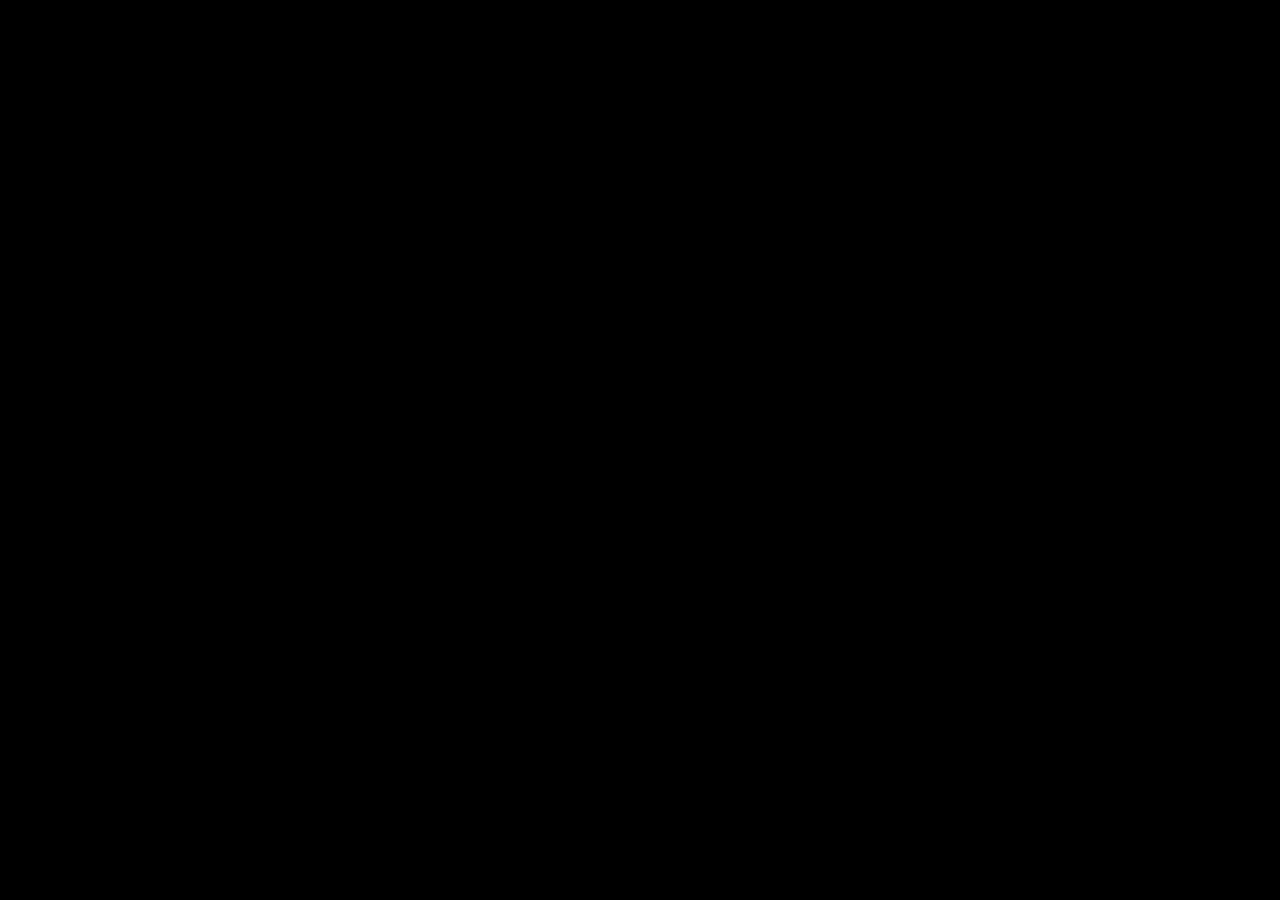
==== index.html @ 4e814d36 "raw Initial commit" ====
<!DOCTYPE html>
<html lang="en">
<head>
<meta charset="UTF-8">
<meta name="viewport" content="width=device-width, initial-scale=1.0">
<title>SAM — Creative Lab</title>
<meta name="description" content="A spatial 3D portal showcasing creative coding experiments in Three.js, shaders, and interactive graphics.">
<link rel="preconnect" href="https://fonts.googleapis.com">
<link rel="preconnect" href="https://fonts.gstatic.com" crossorigin>
<link href="https://fonts.googleapis.com/css2?family=Space+Grotesk:wght@300;400;500;600;700&display=swap" rel="stylesheet">
<style>
  *, *::before, *::after { margin: 0; padding: 0; box-sizing: border-box; }

  body {
    overflow: hidden;
    background: #000;
    font-family: 'Space Grotesk', sans-serif;
    color: #fff;
    cursor: default;
  }

  #canvas-container {
    position: fixed;
    inset: 0;
    z-index: 0;
  }

  canvas {
    display: block;
    width: 100%;
    height: 100%;
  }

  /* ─── Fade-in overlay ─── */
  #fade-overlay {
    position: fixed;
    inset: 0;
    background: #000;
    z-index: 100;
    pointer-events: none;
  }

  /* ─── UI Layer ─── */
  #ui-layer {
    position: fixed;
    inset: 0;
    z-index: 10;
    pointer-events: none;
    opacity: 0;
    transition: opacity 1.2s ease;
  }
  #ui-layer.visible { opacity: 1; }

  /* Title */
  #site-title {
    position: absolute;
    top: 36px;
    left: 40px;
    pointer-events: auto;
  }
  #site-title h1 {
    font-size: 14px;
    font-weight: 300;
    letter-spacing: 6px;
    text-transform: uppercase;
    color: rgba(255,255,255,0.6);
  }
  #site-title .accent {
    color: rgba(255,255,255,0.9);
    font-weight: 500;
  }

  /* Explore CTA */
  #explore-cta {
    position: absolute;
    bottom: 48px;
    left: 50%;
    transform: translateX(-50%);
    pointer-events: auto;
    cursor: pointer;
    background: none;
    border: none;
    color: rgba(255,255,255,0.5);
    font-family: 'Space Grotesk', sans-serif;
    font-size: 12px;
    font-weight: 400;
    letter-spacing: 5px;
    text-transform: uppercase;
    padding: 12px 24px;
    border: 1px solid rgba(255,255,255,0.12);
    border-radius: 2px;
    backdrop-filter: blur(8px);
    transition: all 0.4s ease;
  }
  #explore-cta:hover {
    color: rgba(255,255,255,0.9);
    border-color: rgba(255,255,255,0.3);
    box-shadow: 0 0 30px rgba(255,255,255,0.05);
  }
  #explore-cta .bracket {
    display: inline-block;
    animation: bracketPulse 2.4s ease-in-out infinite;
  }
  #explore-cta .bracket.right { animation-delay: 0.15s; }
  @keyframes bracketPulse {
    0%, 100% { opacity: 0.4; }
    50% { opacity: 1; }
  }

  /* Social Links */
  #social-links {
    position: absolute;
    top: 36px;
    right: 40px;
    display: flex;
    gap: 20px;
    pointer-events: auto;
  }
  #social-links a {
    color: rgba(255,255,255,0.3);
    text-decoration: none;
    font-size: 11px;
    letter-spacing: 2px;
    text-transform: uppercase;
    transition: color 0.3s ease;
  }
  #social-links a:hover { color: rgba(255,255,255,0.8); }

  /* FPS Counter (dev) */
  #fps-counter {
    position: absolute;
    bottom: 36px;
    right: 40px;
    font-size: 10px;
    font-weight: 300;
    letter-spacing: 2px;
    color: rgba(255,255,255,0.2);
    font-variant-numeric: tabular-nums;
  }

  /* Monolith label */
  #monolith-label {
    position: fixed;
    pointer-events: none;
    z-index: 20;
    font-size: 11px;
    font-weight: 400;
    letter-spacing: 3px;
    text-transform: uppercase;
    color: rgba(255,255,255,0.8);
    background: rgba(0,0,0,0.4);
    backdrop-filter: blur(12px);
    padding: 6px 14px;
    border: 1px solid rgba(255,255,255,0.1);
    border-radius: 2px;
    opacity: 0;
    transform: translateX(-50%);
    transition: opacity 0.3s ease;
    white-space: nowrap;
  }
  #monolith-label.visible { opacity: 1; }
</style>
</head>
<body>

<div id="fade-overlay"></div>

<div id="canvas-container"></div>

<div id="ui-layer">
  <div id="site-title">
    <h1><span class="accent">SAM</span> — Creative Lab</h1>
  </div>

  <button id="explore-cta">
    <span class="bracket">[</span>&nbsp; EXPLORE &nbsp;<span class="bracket right">]</span>
  </button>

  <div id="social-links">
    <a href="https://github.com" target="_blank" rel="noopener">Github</a>
  </div>

  <div id="fps-counter">-- FPS</div>
</div>

<div id="monolith-label"></div>

<script type="importmap">
{
  "imports": {
    "three": "https://esm.sh/three@0.168.0",
    "three/addons/": "https://esm.sh/three@0.168.0/examples/jsm/",
    "gsap": "https://esm.sh/gsap@3.12.5"
  }
}
</script>

<script type="module">
import * as THREE from 'three';
import { OrbitControls } from 'three/addons/controls/OrbitControls.js';
import { EffectComposer } from 'three/addons/postprocessing/EffectComposer.js';
import { RenderPass } from 'three/addons/postprocessing/RenderPass.js';
import { UnrealBloomPass } from 'three/addons/postprocessing/UnrealBloomPass.js';
import gsap from 'gsap';

// ─────────────────────────────────────────────
// SETUP
// ─────────────────────────────────────────────
const container = document.getElementById('canvas-container');
const renderer = new THREE.WebGLRenderer({ antialias: true, alpha: false });
renderer.setPixelRatio(Math.min(window.devicePixelRatio, 2));
renderer.setSize(window.innerWidth, window.innerHeight);
renderer.toneMapping = THREE.ACESFilmicToneMapping;
renderer.toneMappingExposure = 1.0;
renderer.outputColorSpace = THREE.SRGBColorSpace;
container.appendChild(renderer.domElement);

const scene = new THREE.Scene();
scene.background = new THREE.Color(0x020208);

const camera = new THREE.PerspectiveCamera(55, window.innerWidth / window.innerHeight, 0.1, 1000);
camera.position.set(0, 8, 40);
camera.lookAt(0, 2, 0);

// ─────────────────────────────────────────────
// POST-PROCESSING
// ─────────────────────────────────────────────
const composer = new EffectComposer(renderer);
composer.addPass(new RenderPass(scene, camera));

const bloomPass = new UnrealBloomPass(
  new THREE.Vector2(window.innerWidth, window.innerHeight),
  1.2,   // strength
  0.7,   // radius
  0.3    // threshold
);
composer.addPass(bloomPass);

// ─────────────────────────────────────────────
// ORBIT CONTROLS
// ─────────────────────────────────────────────
const controls = new OrbitControls(camera, renderer.domElement);
controls.enableDamping = true;
controls.dampingFactor = 0.04;
controls.enablePan = false;
controls.minPolarAngle = Math.PI * 0.25;
controls.maxPolarAngle = Math.PI * 0.52;
controls.minDistance = 18;
controls.maxDistance = 55;
controls.autoRotate = true;
controls.autoRotateSpeed = 0.3;
controls.target.set(0, 2, 0);
controls.enabled = false; // disabled during intro

// ─────────────────────────────────────────────
// LAYER 1: STARFIELD
// ─────────────────────────────────────────────
function createStarfield() {
  const starsGeometry = new THREE.BufferGeometry();
  const count = 3000;
  const positions = new Float32Array(count * 3);
  const sizes = new Float32Array(count);
  const phases = new Float32Array(count);

  for (let i = 0; i < count; i++) {
    const r = 150 + Math.random() * 250;
    const theta = Math.random() * Math.PI * 2;
    const phi = Math.acos(2 * Math.random() - 1);
    positions[i * 3]     = r * Math.sin(phi) * Math.cos(theta);
    positions[i * 3 + 1] = r * Math.sin(phi) * Math.sin(theta);
    positions[i * 3 + 2] = r * Math.cos(phi);
    sizes[i] = 0.5 + Math.random() * 2.0;
    phases[i] = Math.random() * Math.PI * 2;
  }

  starsGeometry.setAttribute('position', new THREE.BufferAttribute(positions, 3));
  starsGeometry.setAttribute('aSize', new THREE.BufferAttribute(sizes, 1));
  starsGeometry.setAttribute('aPhase', new THREE.BufferAttribute(phases, 1));

  const starsMaterial = new THREE.ShaderMaterial({
    uniforms: {
      uTime: { value: 0 },
      uPixelRatio: { value: renderer.getPixelRatio() }
    },
    vertexShader: `
      attribute float aSize;
      attribute float aPhase;
      uniform float uTime;
      uniform float uPixelRatio;
      varying float vTwinkle;

      void main() {
        vec4 mvPosition = modelViewMatrix * vec4(position, 1.0);
        vTwinkle = 0.5 + 0.5 * sin(uTime * 0.8 + aPhase);
        gl_PointSize = aSize * uPixelRatio * (200.0 / -mvPosition.z);
        gl_Position = projectionMatrix * mvPosition;
      }
    `,
    fragmentShader: `
      varying float vTwinkle;

      void main() {
        float d = length(gl_PointCoord - 0.5);
        if (d > 0.5) discard;
        float alpha = smoothstep(0.5, 0.0, d) * vTwinkle;
        gl_FragColor = vec4(vec3(0.85, 0.88, 1.0), alpha * 0.8);
      }
    `,
    transparent: true,
    depthWrite: false,
    blending: THREE.AdditiveBlending
  });

  const stars = new THREE.Points(starsGeometry, starsMaterial);
  scene.add(stars);
  return { mesh: stars, material: starsMaterial };
}

const starfield = createStarfield();

// Deep stars (slower rotation)
function createDeepStars() {
  const geo = new THREE.BufferGeometry();
  const count = 1500;
  const positions = new Float32Array(count * 3);

  for (let i = 0; i < count; i++) {
    const r = 350 + Math.random() * 150;
    const theta = Math.random() * Math.PI * 2;
    const phi = Math.acos(2 * Math.random() - 1);
    positions[i * 3]     = r * Math.sin(phi) * Math.cos(theta);
    positions[i * 3 + 1] = r * Math.sin(phi) * Math.sin(theta);
    positions[i * 3 + 2] = r * Math.cos(phi);
  }

  geo.setAttribute('position', new THREE.BufferAttribute(positions, 3));

  const mat = new THREE.PointsMaterial({
    color: 0x6677aa,
    size: 0.6,
    transparent: true,
    opacity: 0.4,
    depthWrite: false,
    blending: THREE.AdditiveBlending
  });

  const pts = new THREE.Points(geo, mat);
  scene.add(pts);
  return pts;
}

const deepStars = createDeepStars();

// ─────────────────────────────────────────────
// LAYER 2: CYBER-GRID GROUND PLANE
// ─────────────────────────────────────────────
function createCyberGrid() {
  const gridGeo = new THREE.PlaneGeometry(300, 300, 150, 150);
  gridGeo.rotateX(-Math.PI / 2);

  const gridMat = new THREE.ShaderMaterial({
    uniforms: {
      uTime: { value: 0 },
      uColor: { value: new THREE.Color(0x1a3a5c) },
      uPulseColor: { value: new THREE.Color(0x4488cc) }
    },
    vertexShader: `
      varying vec2 vUv;
      varying vec3 vWorldPos;

      void main() {
        vUv = uv;
        vec4 worldPos = modelMatrix * vec4(position, 1.0);
        vWorldPos = worldPos.xyz;
        gl_Position = projectionMatrix * viewMatrix * worldPos;
      }
    `,
    fragmentShader: `
      uniform float uTime;
      uniform vec3 uColor;
      uniform vec3 uPulseColor;
      varying vec2 vUv;
      varying vec3 vWorldPos;

      void main() {
        // Grid lines
        vec2 worldXZ = vWorldPos.xz;
        vec2 grid = abs(fract(worldXZ * 0.5 + uTime * 0.05) - 0.5);
        float line = min(grid.x, grid.y);
        float gridLine = 1.0 - smoothstep(0.0, 0.03, line);

        // Distance fade
        float dist = length(vWorldPos.xz);
        float fade = 1.0 - smoothstep(10.0, 140.0, dist);

        // Pulse wave (expands outward)
        float pulse = sin(dist * 0.15 - uTime * 1.5) * 0.5 + 0.5;
        pulse = pow(pulse, 8.0);

        vec3 color = mix(uColor, uPulseColor, pulse * 0.6);

        float alpha = gridLine * fade * 0.55;
        alpha += pulse * fade * 0.08;

        gl_FragColor = vec4(color, alpha);
      }
    `,
    transparent: true,
    depthWrite: false,
    side: THREE.DoubleSide
  });

  const grid = new THREE.Mesh(gridGeo, gridMat);
  grid.position.y = -2;
  scene.add(grid);
  return { mesh: grid, material: gridMat };
}

const cyberGrid = createCyberGrid();

// ─────────────────────────────────────────────
// LAYER 3: CRYSTAL MONOLITHS
// ─────────────────────────────────────────────
const monolithData = [
  { name: 'GRASS',       color: 0x44ddaa, pos: [-12, 3.5, -8],  scale: [1.2, 6.5, 1.2],  rotZ: 0.08  },
  { name: 'HAIR PHYSICS',color: 0xdd66aa, pos: [10, 4.0, -12],  scale: [1.0, 7.0, 1.0],  rotZ: -0.06 },
  { name: 'FLUIDS',      color: 0x4488ff, pos: [-6, 2.8, -20],  scale: [1.4, 5.5, 1.4],  rotZ: 0.04  },
  { name: 'PARTICLES',   color: 0xffaa33, pos: [16, 3.2, -6],   scale: [0.9, 5.8, 0.9],  rotZ: -0.1  },
  { name: 'NOISE',       color: 0xaa55ff, pos: [-18, 3.0, -15], scale: [1.1, 6.0, 1.1],  rotZ: 0.12  },
  { name: 'RAYMARCHING', color: 0x33ddff, pos: [6, 3.8, -24],   scale: [1.3, 7.2, 1.3],  rotZ: -0.03 },
  { name: 'TERRAIN',     color: 0xff5566, pos: [-14, 2.5, -28], scale: [1.5, 5.0, 1.5],  rotZ: 0.07  },
];

const monolithGroup = new THREE.Group();
const monolithMeshes = [];
const monolithTargetEmissive = [];

const envMapLoader = new THREE.CubeTextureLoader();
// Procedural env map using PMREMGenerator
const pmremGenerator = new THREE.PMREMGenerator(renderer);
pmremGenerator.compileEquirectangularShader();

// Create a simple procedural environment
const envScene = new THREE.Scene();
const envGeo = new THREE.IcosahedronGeometry(1, 1);
const envColors = [0x111133, 0x221144, 0x0a0a2a];
for (let i = 0; i < 20; i++) {
  const mat = new THREE.MeshBasicMaterial({
    color: envColors[i % envColors.length],
    side: THREE.BackSide
  });
  const m = new THREE.Mesh(new THREE.SphereGeometry(50, 8, 8), mat);
  envScene.add(m);
}
const envMap = pmremGenerator.fromScene(envScene, 0.04).texture;
pmremGenerator.dispose();

monolithData.forEach((data, i) => {
  const geo = new THREE.BoxGeometry(1, 1, 1, 1, 1, 1);

  const color = new THREE.Color(data.color);

  const mat = new THREE.MeshPhysicalMaterial({
    color: color,
    metalness: 0.05,
    roughness: 0.05,
    transmission: 0.92,
    thickness: 3.0,
    ior: 1.8,
    iridescence: 1.0,
    iridescenceIOR: 1.5,
    iridescenceThicknessRange: [100, 800],
    envMap: envMap,
    envMapIntensity: 1.5,
    emissive: color,
    emissiveIntensity: 0.15,
    transparent: true,
    side: THREE.DoubleSide,
    attenuationColor: color,
    attenuationDistance: 2.0
  });

  const mesh = new THREE.Mesh(geo, mat);
  mesh.scale.set(...data.scale);
  mesh.position.set(...data.pos);
  mesh.rotation.z = data.rotZ;
  mesh.userData = { name: data.name, index: i, baseEmissive: 0.15, phase: Math.random() * Math.PI * 2 };

  // Point light child
  const light = new THREE.PointLight(data.color, 2.0, 25, 2);
  light.position.set(0, 0, 0);
  mesh.add(light);

  // Edge glow wireframe
  const edges = new THREE.EdgesGeometry(geo);
  const edgeMat = new THREE.LineBasicMaterial({
    color: data.color,
    transparent: true,
    opacity: 0.25
  });
  const edgeLines = new THREE.LineSegments(edges, edgeMat);
  edgeLines.scale.copy(mesh.scale);
  edgeLines.position.copy(mesh.position);
  edgeLines.rotation.copy(mesh.rotation);
  monolithGroup.add(edgeLines);
  mesh.userData.edgeLines = edgeLines;
  mesh.userData.edgeMat = edgeMat;

  monolithGroup.add(mesh);
  monolithMeshes.push(mesh);
  monolithTargetEmissive.push(0.15);
});

scene.add(monolithGroup);

// ─────────────────────────────────────────────
// LAYER 4: ATMOSPHERIC PARTICLES (dust / data debris)
// ─────────────────────────────────────────────
function createDustParticles() {
  const geo = new THREE.BufferGeometry();
  const count = 800;
  const positions = new Float32Array(count * 3);
  const velocities = new Float32Array(count * 3);

  for (let i = 0; i < count; i++) {
    positions[i * 3]     = (Math.random() - 0.5) * 80;
    positions[i * 3 + 1] = Math.random() * 30 - 2;
    positions[i * 3 + 2] = (Math.random() - 0.5) * 80;
    velocities[i * 3]     = (Math.random() - 0.5) * 0.003;
    velocities[i * 3 + 1] = (Math.random() - 0.5) * 0.002;
    velocities[i * 3 + 2] = (Math.random() - 0.5) * 0.003;
  }

  geo.setAttribute('position', new THREE.BufferAttribute(positions, 3));

  const mat = new THREE.PointsMaterial({
    color: 0x8899bb,
    size: 0.15,
    transparent: true,
    opacity: 0.35,
    depthWrite: false,
    blending: THREE.AdditiveBlending
  });

  const pts = new THREE.Points(geo, mat);
  scene.add(pts);
  return { mesh: pts, velocities };
}

const dust = createDustParticles();

// ─────────────────────────────────────────────
// AMBIENT LIGHTING
// ─────────────────────────────────────────────
const ambientLight = new THREE.AmbientLight(0x334466, 0.8);
scene.add(ambientLight);

const directional = new THREE.DirectionalLight(0x6688bb, 0.5);
directional.position.set(10, 20, 10);
scene.add(directional);

// ─────────────────────────────────────────────
// RAYCASTER (hover detection)
// ─────────────────────────────────────────────
const raycaster = new THREE.Raycaster();
const mouse = new THREE.Vector2();
const mouseTarget = { x: 0, y: 0 };
let hoveredMonolith = null;
const label = document.getElementById('monolith-label');

function onMouseMove(e) {
  mouse.x = (e.clientX / window.innerWidth) * 2 - 1;
  mouse.y = -(e.clientY / window.innerHeight) * 2 + 1;
  mouseTarget.x = (e.clientX / window.innerWidth - 0.5) * 2;
  mouseTarget.y = (e.clientY / window.innerHeight - 0.5) * 2;

  // Update label position
  label.style.left = e.clientX + 'px';
  label.style.top = (e.clientY - 40) + 'px';
}
window.addEventListener('mousemove', onMouseMove);

// ─────────────────────────────────────────────
// INTRO ANIMATION
// ─────────────────────────────────────────────
const fadeOverlay = document.getElementById('fade-overlay');
const uiLayer = document.getElementById('ui-layer');

// Start camera far back and high
camera.position.set(0, 25, 70);

const introTl = gsap.timeline({ delay: 0.3 });

// Fade from black
introTl.to(fadeOverlay, {
  opacity: 0,
  duration: 2.5,
  ease: 'power2.inOut',
  onComplete: () => { fadeOverlay.style.display = 'none'; }
});

// Camera push-in
introTl.to(camera.position, {
  x: 0,
  y: 8,
  z: 35,
  duration: 4.0,
  ease: 'power3.inOut',
}, 0.2);

// Show UI
introTl.add(() => {
  uiLayer.classList.add('visible');
  controls.enabled = true;
}, 3.0);

// ─────────────────────────────────────────────
// ANIMATION LOOP
// ─────────────────────────────────────────────
const clock = new THREE.Clock();
let frameCount = 0;
let lastFpsTime = 0;
const fpsEl = document.getElementById('fps-counter');

function animate() {
  requestAnimationFrame(animate);

  const t = clock.getElapsedTime();
  const dt = clock.getDelta();

  // FPS counter
  frameCount++;
  if (t - lastFpsTime >= 1.0) {
    fpsEl.textContent = frameCount + ' FPS';
    frameCount = 0;
    lastFpsTime = t;
  }

  // Update star twinkle
  starfield.material.uniforms.uTime.value = t;

  // Rotate starfield layers
  starfield.mesh.rotation.y = t * 0.008;
  deepStars.rotation.y = t * 0.003;

  // Update cyber-grid
  cyberGrid.material.uniforms.uTime.value = t;

  // Monolith bobbing + hover emissive
  raycaster.setFromCamera(mouse, camera);
  const intersects = raycaster.intersectObjects(monolithMeshes);

  let newHovered = null;
  if (intersects.length > 0) {
    newHovered = intersects[0].object;
  }

  monolithMeshes.forEach((mesh, i) => {
    // Bobbing
    const phase = mesh.userData.phase;
    mesh.position.y = monolithData[i].pos[1] + Math.sin(t * 0.6 + phase) * 0.5;
    mesh.rotation.y = t * 0.1 + phase;

    // Edge lines follow
    const edgeLines = mesh.userData.edgeLines;
    if (edgeLines) {
      edgeLines.position.copy(mesh.position);
      edgeLines.rotation.copy(mesh.rotation);
    }

    // Emissive hover
    const isHovered = mesh === newHovered;
    const targetEmissive = isHovered ? 0.8 : 0.15;
    const targetEdgeOpacity = isHovered ? 0.7 : 0.25;
    const currentEmissive = mesh.material.emissiveIntensity;
    mesh.material.emissiveIntensity += (targetEmissive - currentEmissive) * 0.08;

    // Edge opacity
    if (mesh.userData.edgeMat) {
      mesh.userData.edgeMat.opacity += (targetEdgeOpacity - mesh.userData.edgeMat.opacity) * 0.08;
    }

    // Scale pulse on hover
    const targetScale = isHovered ? 1.08 : 1.0;
    mesh.scale.x += (monolithData[i].scale[0] * targetScale - mesh.scale.x) * 0.06;
    mesh.scale.y += (monolithData[i].scale[1] * targetScale - mesh.scale.y) * 0.06;
    mesh.scale.z += (monolithData[i].scale[2] * targetScale - mesh.scale.z) * 0.06;

    // Point light intensity
    const light = mesh.children[0];
    if (light) {
      const targetIntensity = isHovered ? 5.0 : 2.0;
      light.intensity += (targetIntensity - light.intensity) * 0.08;
    }
  });

  // Update hover state & label
  if (newHovered !== hoveredMonolith) {
    hoveredMonolith = newHovered;
    if (hoveredMonolith) {
      label.textContent = hoveredMonolith.userData.name;
      label.classList.add('visible');
      renderer.domElement.style.cursor = 'pointer';
    } else {
      label.classList.remove('visible');
      renderer.domElement.style.cursor = 'default';
    }
  }

  // Dust particle drift
  const dustPos = dust.mesh.geometry.attributes.position;
  for (let i = 0; i < dustPos.count; i++) {
    dustPos.array[i * 3]     += dust.velocities[i * 3];
    dustPos.array[i * 3 + 1] += dust.velocities[i * 3 + 1];
    dustPos.array[i * 3 + 2] += dust.velocities[i * 3 + 2];

    // Wrap around
    if (Math.abs(dustPos.array[i * 3]) > 40) dust.velocities[i * 3] *= -1;
    if (dustPos.array[i * 3 + 1] > 28 || dustPos.array[i * 3 + 1] < -2) dust.velocities[i * 3 + 1] *= -1;
    if (Math.abs(dustPos.array[i * 3 + 2]) > 40) dust.velocities[i * 3 + 2] *= -1;
  }
  dustPos.needsUpdate = true;

  // Mouse parallax (subtle camera offset)
  if (controls.enabled) {
    controls.update();
  }

  // Render with bloom
  composer.render();
}

animate();

// ─────────────────────────────────────────────
// RESIZE HANDLER
// ─────────────────────────────────────────────
window.addEventListener('resize', () => {
  camera.aspect = window.innerWidth / window.innerHeight;
  camera.updateProjectionMatrix();
  renderer.setSize(window.innerWidth, window.innerHeight);
  composer.setSize(window.innerWidth, window.innerHeight);
  bloomPass.resolution.set(window.innerWidth, window.innerHeight);
});

// ─────────────────────────────────────────────
// CLICK HANDLER (placeholder for navigation)
// ─────────────────────────────────────────────
renderer.domElement.addEventListener('click', () => {
  if (hoveredMonolith) {
    const name = hoveredMonolith.userData.name;
    console.log(`[Portal] Clicked: ${name}`);
    // Future: navigate to project page
    // window.location.href = `/${name.toLowerCase().replace(/\s+/g, '')}/`;
  }
});
</script>

</body>
</html>
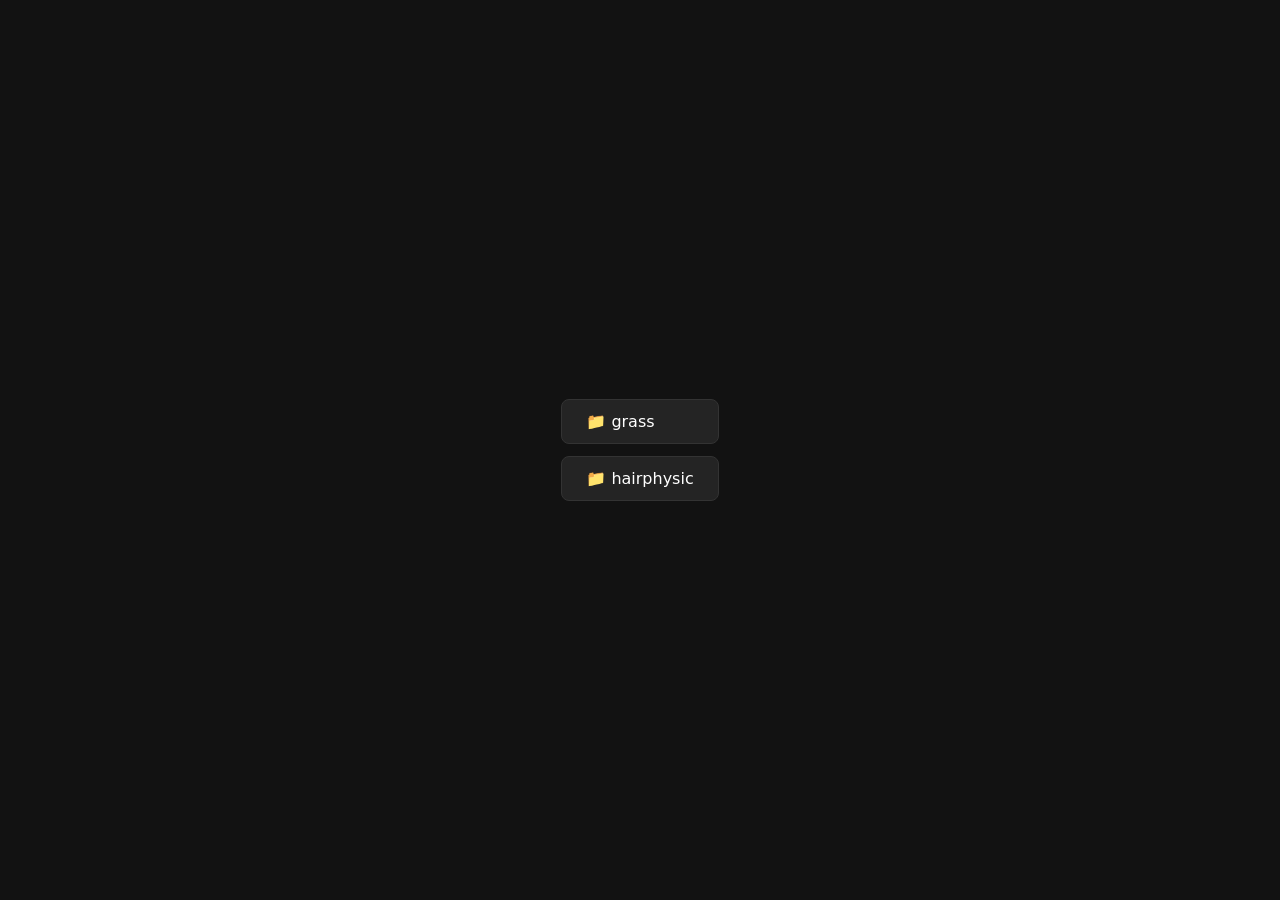
==== commit ec4cb31a: "simplify" ====
--- a/index.html
+++ b/index.html
@@ -1,760 +1,48 @@
 <!DOCTYPE html>
 <html lang="en">
 <head>
-<meta charset="UTF-8">
-<meta name="viewport" content="width=device-width, initial-scale=1.0">
-<title>SAM — Creative Lab</title>
-<meta name="description" content="A spatial 3D portal showcasing creative coding experiments in Three.js, shaders, and interactive graphics.">
-<link rel="preconnect" href="https://fonts.googleapis.com">
-<link rel="preconnect" href="https://fonts.gstatic.com" crossorigin>
-<link href="https://fonts.googleapis.com/css2?family=Space+Grotesk:wght@300;400;500;600;700&display=swap" rel="stylesheet">
-<style>
-  *, *::before, *::after { margin: 0; padding: 0; box-sizing: border-box; }
-
-  body {
-    overflow: hidden;
-    background: #000;
-    font-family: 'Space Grotesk', sans-serif;
-    color: #fff;
-    cursor: default;
-  }
-
-  #canvas-container {
-    position: fixed;
-    inset: 0;
-    z-index: 0;
-  }
-
-  canvas {
-    display: block;
-    width: 100%;
-    height: 100%;
-  }
-
-  /* ─── Fade-in overlay ─── */
-  #fade-overlay {
-    position: fixed;
-    inset: 0;
-    background: #000;
-    z-index: 100;
-    pointer-events: none;
-  }
-
-  /* ─── UI Layer ─── */
-  #ui-layer {
-    position: fixed;
-    inset: 0;
-    z-index: 10;
-    pointer-events: none;
-    opacity: 0;
-    transition: opacity 1.2s ease;
-  }
-  #ui-layer.visible { opacity: 1; }
-
-  /* Title */
-  #site-title {
-    position: absolute;
-    top: 36px;
-    left: 40px;
-    pointer-events: auto;
-  }
-  #site-title h1 {
-    font-size: 14px;
-    font-weight: 300;
-    letter-spacing: 6px;
-    text-transform: uppercase;
-    color: rgba(255,255,255,0.6);
-  }
-  #site-title .accent {
-    color: rgba(255,255,255,0.9);
-    font-weight: 500;
-  }
-
-  /* Explore CTA */
-  #explore-cta {
-    position: absolute;
-    bottom: 48px;
-    left: 50%;
-    transform: translateX(-50%);
-    pointer-events: auto;
-    cursor: pointer;
-    background: none;
-    border: none;
-    color: rgba(255,255,255,0.5);
-    font-family: 'Space Grotesk', sans-serif;
-    font-size: 12px;
-    font-weight: 400;
-    letter-spacing: 5px;
-    text-transform: uppercase;
-    padding: 12px 24px;
-    border: 1px solid rgba(255,255,255,0.12);
-    border-radius: 2px;
-    backdrop-filter: blur(8px);
-    transition: all 0.4s ease;
-  }
-  #explore-cta:hover {
-    color: rgba(255,255,255,0.9);
-    border-color: rgba(255,255,255,0.3);
-    box-shadow: 0 0 30px rgba(255,255,255,0.05);
-  }
-  #explore-cta .bracket {
-    display: inline-block;
-    animation: bracketPulse 2.4s ease-in-out infinite;
-  }
-  #explore-cta .bracket.right { animation-delay: 0.15s; }
-  @keyframes bracketPulse {
-    0%, 100% { opacity: 0.4; }
-    50% { opacity: 1; }
-  }
-
-  /* Social Links */
-  #social-links {
-    position: absolute;
-    top: 36px;
-    right: 40px;
-    display: flex;
-    gap: 20px;
-    pointer-events: auto;
-  }
-  #social-links a {
-    color: rgba(255,255,255,0.3);
-    text-decoration: none;
-    font-size: 11px;
-    letter-spacing: 2px;
-    text-transform: uppercase;
-    transition: color 0.3s ease;
-  }
-  #social-links a:hover { color: rgba(255,255,255,0.8); }
-
-  /* FPS Counter (dev) */
-  #fps-counter {
-    position: absolute;
-    bottom: 36px;
-    right: 40px;
-    font-size: 10px;
-    font-weight: 300;
-    letter-spacing: 2px;
-    color: rgba(255,255,255,0.2);
-    font-variant-numeric: tabular-nums;
-  }
-
-  /* Monolith label */
-  #monolith-label {
-    position: fixed;
-    pointer-events: none;
-    z-index: 20;
-    font-size: 11px;
-    font-weight: 400;
-    letter-spacing: 3px;
-    text-transform: uppercase;
-    color: rgba(255,255,255,0.8);
-    background: rgba(0,0,0,0.4);
-    backdrop-filter: blur(12px);
-    padding: 6px 14px;
-    border: 1px solid rgba(255,255,255,0.1);
-    border-radius: 2px;
-    opacity: 0;
-    transform: translateX(-50%);
-    transition: opacity 0.3s ease;
-    white-space: nowrap;
-  }
-  #monolith-label.visible { opacity: 1; }
-</style>
+  <meta charset="utf-8">
+  <meta name="viewport" content="width=device-width, initial-scale=1.0">
+  <title>Select Destination</title>
+  <style>
+    body {
+      background-color: #121212;
+      color: #e0e0e0;
+      font-family: system-ui, -apple-system, sans-serif;
+      display: flex;
+      justify-content: center;
+      align-items: center;
+      min-height: 100vh;
+      margin: 0;
+    }
+    .container {
+      display: flex;
+      flex-direction: column;
+      gap: 12px;
+    }
+    .btn {
+      display: inline-flex;
+      align-items: center;
+      gap: 10px;
+      padding: 12px 24px;
+      background-color: #242424;
+      color: #ffffff;
+      text-decoration: none;
+      border-radius: 8px;
+      border: 1px solid #333;
+      font-size: 16px;
+      transition: background-color 0.2s, border-color 0.2s;
+    }
+    .btn:hover {
+      background-color: #333333;
+      border-color: #555;
+    }
+  </style>
 </head>
 <body>
-
-<div id="fade-overlay"></div>
-
-<div id="canvas-container"></div>
-
-<div id="ui-layer">
-  <div id="site-title">
-    <h1><span class="accent">SAM</span> — Creative Lab</h1>
+  <div class="container">
+    <a href="./grass/" class="btn">📁 grass</a>
+    <a href="./hairphysic/" class="btn">📁 hairphysic</a>
   </div>
-
-  <button id="explore-cta">
-    <span class="bracket">[</span>&nbsp; EXPLORE &nbsp;<span class="bracket right">]</span>
-  </button>
-
-  <div id="social-links">
-    <a href="https://github.com" target="_blank" rel="noopener">Github</a>
-  </div>
-
-  <div id="fps-counter">-- FPS</div>
-</div>
-
-<div id="monolith-label"></div>
-
-<script type="importmap">
-{
-  "imports": {
-    "three": "https://esm.sh/three@0.168.0",
-    "three/addons/": "https://esm.sh/three@0.168.0/examples/jsm/",
-    "gsap": "https://esm.sh/gsap@3.12.5"
-  }
-}
-</script>
-
-<script type="module">
-import * as THREE from 'three';
-import { OrbitControls } from 'three/addons/controls/OrbitControls.js';
-import { EffectComposer } from 'three/addons/postprocessing/EffectComposer.js';
-import { RenderPass } from 'three/addons/postprocessing/RenderPass.js';
-import { UnrealBloomPass } from 'three/addons/postprocessing/UnrealBloomPass.js';
-import gsap from 'gsap';
-
-// ─────────────────────────────────────────────
-// SETUP
-// ─────────────────────────────────────────────
-const container = document.getElementById('canvas-container');
-const renderer = new THREE.WebGLRenderer({ antialias: true, alpha: false });
-renderer.setPixelRatio(Math.min(window.devicePixelRatio, 2));
-renderer.setSize(window.innerWidth, window.innerHeight);
-renderer.toneMapping = THREE.ACESFilmicToneMapping;
-renderer.toneMappingExposure = 1.0;
-renderer.outputColorSpace = THREE.SRGBColorSpace;
-container.appendChild(renderer.domElement);
-
-const scene = new THREE.Scene();
-scene.background = new THREE.Color(0x020208);
-
-const camera = new THREE.PerspectiveCamera(55, window.innerWidth / window.innerHeight, 0.1, 1000);
-camera.position.set(0, 8, 40);
-camera.lookAt(0, 2, 0);
-
-// ─────────────────────────────────────────────
-// POST-PROCESSING
-// ─────────────────────────────────────────────
-const composer = new EffectComposer(renderer);
-composer.addPass(new RenderPass(scene, camera));
-
-const bloomPass = new UnrealBloomPass(
-  new THREE.Vector2(window.innerWidth, window.innerHeight),
-  1.2,   // strength
-  0.7,   // radius
-  0.3    // threshold
-);
-composer.addPass(bloomPass);
-
-// ─────────────────────────────────────────────
-// ORBIT CONTROLS
-// ─────────────────────────────────────────────
-const controls = new OrbitControls(camera, renderer.domElement);
-controls.enableDamping = true;
-controls.dampingFactor = 0.04;
-controls.enablePan = false;
-controls.minPolarAngle = Math.PI * 0.25;
-controls.maxPolarAngle = Math.PI * 0.52;
-controls.minDistance = 18;
-controls.maxDistance = 55;
-controls.autoRotate = true;
-controls.autoRotateSpeed = 0.3;
-controls.target.set(0, 2, 0);
-controls.enabled = false; // disabled during intro
-
-// ─────────────────────────────────────────────
-// LAYER 1: STARFIELD
-// ─────────────────────────────────────────────
-function createStarfield() {
-  const starsGeometry = new THREE.BufferGeometry();
-  const count = 3000;
-  const positions = new Float32Array(count * 3);
-  const sizes = new Float32Array(count);
-  const phases = new Float32Array(count);
-
-  for (let i = 0; i < count; i++) {
-    const r = 150 + Math.random() * 250;
-    const theta = Math.random() * Math.PI * 2;
-    const phi = Math.acos(2 * Math.random() - 1);
-    positions[i * 3]     = r * Math.sin(phi) * Math.cos(theta);
-    positions[i * 3 + 1] = r * Math.sin(phi) * Math.sin(theta);
-    positions[i * 3 + 2] = r * Math.cos(phi);
-    sizes[i] = 0.5 + Math.random() * 2.0;
-    phases[i] = Math.random() * Math.PI * 2;
-  }
-
-  starsGeometry.setAttribute('position', new THREE.BufferAttribute(positions, 3));
-  starsGeometry.setAttribute('aSize', new THREE.BufferAttribute(sizes, 1));
-  starsGeometry.setAttribute('aPhase', new THREE.BufferAttribute(phases, 1));
-
-  const starsMaterial = new THREE.ShaderMaterial({
-    uniforms: {
-      uTime: { value: 0 },
-      uPixelRatio: { value: renderer.getPixelRatio() }
-    },
-    vertexShader: `
-      attribute float aSize;
-      attribute float aPhase;
-      uniform float uTime;
-      uniform float uPixelRatio;
-      varying float vTwinkle;
-
-      void main() {
-        vec4 mvPosition = modelViewMatrix * vec4(position, 1.0);
-        vTwinkle = 0.5 + 0.5 * sin(uTime * 0.8 + aPhase);
-        gl_PointSize = aSize * uPixelRatio * (200.0 / -mvPosition.z);
-        gl_Position = projectionMatrix * mvPosition;
-      }
-    `,
-    fragmentShader: `
-      varying float vTwinkle;
-
-      void main() {
-        float d = length(gl_PointCoord - 0.5);
-        if (d > 0.5) discard;
-        float alpha = smoothstep(0.5, 0.0, d) * vTwinkle;
-        gl_FragColor = vec4(vec3(0.85, 0.88, 1.0), alpha * 0.8);
-      }
-    `,
-    transparent: true,
-    depthWrite: false,
-    blending: THREE.AdditiveBlending
-  });
-
-  const stars = new THREE.Points(starsGeometry, starsMaterial);
-  scene.add(stars);
-  return { mesh: stars, material: starsMaterial };
-}
-
-const starfield = createStarfield();
-
-// Deep stars (slower rotation)
-function createDeepStars() {
-  const geo = new THREE.BufferGeometry();
-  const count = 1500;
-  const positions = new Float32Array(count * 3);
-
-  for (let i = 0; i < count; i++) {
-    const r = 350 + Math.random() * 150;
-    const theta = Math.random() * Math.PI * 2;
-    const phi = Math.acos(2 * Math.random() - 1);
-    positions[i * 3]     = r * Math.sin(phi) * Math.cos(theta);
-    positions[i * 3 + 1] = r * Math.sin(phi) * Math.sin(theta);
-    positions[i * 3 + 2] = r * Math.cos(phi);
-  }
-
-  geo.setAttribute('position', new THREE.BufferAttribute(positions, 3));
-
-  const mat = new THREE.PointsMaterial({
-    color: 0x6677aa,
-    size: 0.6,
-    transparent: true,
-    opacity: 0.4,
-    depthWrite: false,
-    blending: THREE.AdditiveBlending
-  });
-
-  const pts = new THREE.Points(geo, mat);
-  scene.add(pts);
-  return pts;
-}
-
-const deepStars = createDeepStars();
-
-// ─────────────────────────────────────────────
-// LAYER 2: CYBER-GRID GROUND PLANE
-// ─────────────────────────────────────────────
-function createCyberGrid() {
-  const gridGeo = new THREE.PlaneGeometry(300, 300, 150, 150);
-  gridGeo.rotateX(-Math.PI / 2);
-
-  const gridMat = new THREE.ShaderMaterial({
-    uniforms: {
-      uTime: { value: 0 },
-      uColor: { value: new THREE.Color(0x1a3a5c) },
-      uPulseColor: { value: new THREE.Color(0x4488cc) }
-    },
-    vertexShader: `
-      varying vec2 vUv;
-      varying vec3 vWorldPos;
-
-      void main() {
-        vUv = uv;
-        vec4 worldPos = modelMatrix * vec4(position, 1.0);
-        vWorldPos = worldPos.xyz;
-        gl_Position = projectionMatrix * viewMatrix * worldPos;
-      }
-    `,
-    fragmentShader: `
-      uniform float uTime;
-      uniform vec3 uColor;
-      uniform vec3 uPulseColor;
-      varying vec2 vUv;
-      varying vec3 vWorldPos;
-
-      void main() {
-        // Grid lines
-        vec2 worldXZ = vWorldPos.xz;
-        vec2 grid = abs(fract(worldXZ * 0.5 + uTime * 0.05) - 0.5);
-        float line = min(grid.x, grid.y);
-        float gridLine = 1.0 - smoothstep(0.0, 0.03, line);
-
-        // Distance fade
-        float dist = length(vWorldPos.xz);
-        float fade = 1.0 - smoothstep(10.0, 140.0, dist);
-
-        // Pulse wave (expands outward)
-        float pulse = sin(dist * 0.15 - uTime * 1.5) * 0.5 + 0.5;
-        pulse = pow(pulse, 8.0);
-
-        vec3 color = mix(uColor, uPulseColor, pulse * 0.6);
-
-        float alpha = gridLine * fade * 0.55;
-        alpha += pulse * fade * 0.08;
-
-        gl_FragColor = vec4(color, alpha);
-      }
-    `,
-    transparent: true,
-    depthWrite: false,
-    side: THREE.DoubleSide
-  });
-
-  const grid = new THREE.Mesh(gridGeo, gridMat);
-  grid.position.y = -2;
-  scene.add(grid);
-  return { mesh: grid, material: gridMat };
-}
-
-const cyberGrid = createCyberGrid();
-
-// ─────────────────────────────────────────────
-// LAYER 3: CRYSTAL MONOLITHS
-// ─────────────────────────────────────────────
-const monolithData = [
-  { name: 'GRASS',       color: 0x44ddaa, pos: [-12, 3.5, -8],  scale: [1.2, 6.5, 1.2],  rotZ: 0.08  },
-  { name: 'HAIR PHYSICS',color: 0xdd66aa, pos: [10, 4.0, -12],  scale: [1.0, 7.0, 1.0],  rotZ: -0.06 },
-  { name: 'FLUIDS',      color: 0x4488ff, pos: [-6, 2.8, -20],  scale: [1.4, 5.5, 1.4],  rotZ: 0.04  },
-  { name: 'PARTICLES',   color: 0xffaa33, pos: [16, 3.2, -6],   scale: [0.9, 5.8, 0.9],  rotZ: -0.1  },
-  { name: 'NOISE',       color: 0xaa55ff, pos: [-18, 3.0, -15], scale: [1.1, 6.0, 1.1],  rotZ: 0.12  },
-  { name: 'RAYMARCHING', color: 0x33ddff, pos: [6, 3.8, -24],   scale: [1.3, 7.2, 1.3],  rotZ: -0.03 },
-  { name: 'TERRAIN',     color: 0xff5566, pos: [-14, 2.5, -28], scale: [1.5, 5.0, 1.5],  rotZ: 0.07  },
-];
-
-const monolithGroup = new THREE.Group();
-const monolithMeshes = [];
-const monolithTargetEmissive = [];
-
-const envMapLoader = new THREE.CubeTextureLoader();
-// Procedural env map using PMREMGenerator
-const pmremGenerator = new THREE.PMREMGenerator(renderer);
-pmremGenerator.compileEquirectangularShader();
-
-// Create a simple procedural environment
-const envScene = new THREE.Scene();
-const envGeo = new THREE.IcosahedronGeometry(1, 1);
-const envColors = [0x111133, 0x221144, 0x0a0a2a];
-for (let i = 0; i < 20; i++) {
-  const mat = new THREE.MeshBasicMaterial({
-    color: envColors[i % envColors.length],
-    side: THREE.BackSide
-  });
-  const m = new THREE.Mesh(new THREE.SphereGeometry(50, 8, 8), mat);
-  envScene.add(m);
-}
-const envMap = pmremGenerator.fromScene(envScene, 0.04).texture;
-pmremGenerator.dispose();
-
-monolithData.forEach((data, i) => {
-  const geo = new THREE.BoxGeometry(1, 1, 1, 1, 1, 1);
-
-  const color = new THREE.Color(data.color);
-
-  const mat = new THREE.MeshPhysicalMaterial({
-    color: color,
-    metalness: 0.05,
-    roughness: 0.05,
-    transmission: 0.92,
-    thickness: 3.0,
-    ior: 1.8,
-    iridescence: 1.0,
-    iridescenceIOR: 1.5,
-    iridescenceThicknessRange: [100, 800],
-    envMap: envMap,
-    envMapIntensity: 1.5,
-    emissive: color,
-    emissiveIntensity: 0.15,
-    transparent: true,
-    side: THREE.DoubleSide,
-    attenuationColor: color,
-    attenuationDistance: 2.0
-  });
-
-  const mesh = new THREE.Mesh(geo, mat);
-  mesh.scale.set(...data.scale);
-  mesh.position.set(...data.pos);
-  mesh.rotation.z = data.rotZ;
-  mesh.userData = { name: data.name, index: i, baseEmissive: 0.15, phase: Math.random() * Math.PI * 2 };
-
-  // Point light child
-  const light = new THREE.PointLight(data.color, 2.0, 25, 2);
-  light.position.set(0, 0, 0);
-  mesh.add(light);
-
-  // Edge glow wireframe
-  const edges = new THREE.EdgesGeometry(geo);
-  const edgeMat = new THREE.LineBasicMaterial({
-    color: data.color,
-    transparent: true,
-    opacity: 0.25
-  });
-  const edgeLines = new THREE.LineSegments(edges, edgeMat);
-  edgeLines.scale.copy(mesh.scale);
-  edgeLines.position.copy(mesh.position);
-  edgeLines.rotation.copy(mesh.rotation);
-  monolithGroup.add(edgeLines);
-  mesh.userData.edgeLines = edgeLines;
-  mesh.userData.edgeMat = edgeMat;
-
-  monolithGroup.add(mesh);
-  monolithMeshes.push(mesh);
-  monolithTargetEmissive.push(0.15);
-});
-
-scene.add(monolithGroup);
-
-// ─────────────────────────────────────────────
-// LAYER 4: ATMOSPHERIC PARTICLES (dust / data debris)
-// ─────────────────────────────────────────────
-function createDustParticles() {
-  const geo = new THREE.BufferGeometry();
-  const count = 800;
-  const positions = new Float32Array(count * 3);
-  const velocities = new Float32Array(count * 3);
-
-  for (let i = 0; i < count; i++) {
-    positions[i * 3]     = (Math.random() - 0.5) * 80;
-    positions[i * 3 + 1] = Math.random() * 30 - 2;
-    positions[i * 3 + 2] = (Math.random() - 0.5) * 80;
-    velocities[i * 3]     = (Math.random() - 0.5) * 0.003;
-    velocities[i * 3 + 1] = (Math.random() - 0.5) * 0.002;
-    velocities[i * 3 + 2] = (Math.random() - 0.5) * 0.003;
-  }
-
-  geo.setAttribute('position', new THREE.BufferAttribute(positions, 3));
-
-  const mat = new THREE.PointsMaterial({
-    color: 0x8899bb,
-    size: 0.15,
-    transparent: true,
-    opacity: 0.35,
-    depthWrite: false,
-    blending: THREE.AdditiveBlending
-  });
-
-  const pts = new THREE.Points(geo, mat);
-  scene.add(pts);
-  return { mesh: pts, velocities };
-}
-
-const dust = createDustParticles();
-
-// ─────────────────────────────────────────────
-// AMBIENT LIGHTING
-// ─────────────────────────────────────────────
-const ambientLight = new THREE.AmbientLight(0x334466, 0.8);
-scene.add(ambientLight);
-
-const directional = new THREE.DirectionalLight(0x6688bb, 0.5);
-directional.position.set(10, 20, 10);
-scene.add(directional);
-
-// ─────────────────────────────────────────────
-// RAYCASTER (hover detection)
-// ─────────────────────────────────────────────
-const raycaster = new THREE.Raycaster();
-const mouse = new THREE.Vector2();
-const mouseTarget = { x: 0, y: 0 };
-let hoveredMonolith = null;
-const label = document.getElementById('monolith-label');
-
-function onMouseMove(e) {
-  mouse.x = (e.clientX / window.innerWidth) * 2 - 1;
-  mouse.y = -(e.clientY / window.innerHeight) * 2 + 1;
-  mouseTarget.x = (e.clientX / window.innerWidth - 0.5) * 2;
-  mouseTarget.y = (e.clientY / window.innerHeight - 0.5) * 2;
-
-  // Update label position
-  label.style.left = e.clientX + 'px';
-  label.style.top = (e.clientY - 40) + 'px';
-}
-window.addEventListener('mousemove', onMouseMove);
-
-// ─────────────────────────────────────────────
-// INTRO ANIMATION
-// ─────────────────────────────────────────────
-const fadeOverlay = document.getElementById('fade-overlay');
-const uiLayer = document.getElementById('ui-layer');
-
-// Start camera far back and high
-camera.position.set(0, 25, 70);
-
-const introTl = gsap.timeline({ delay: 0.3 });
-
-// Fade from black
-introTl.to(fadeOverlay, {
-  opacity: 0,
-  duration: 2.5,
-  ease: 'power2.inOut',
-  onComplete: () => { fadeOverlay.style.display = 'none'; }
-});
-
-// Camera push-in
-introTl.to(camera.position, {
-  x: 0,
-  y: 8,
-  z: 35,
-  duration: 4.0,
-  ease: 'power3.inOut',
-}, 0.2);
-
-// Show UI
-introTl.add(() => {
-  uiLayer.classList.add('visible');
-  controls.enabled = true;
-}, 3.0);
-
-// ─────────────────────────────────────────────
-// ANIMATION LOOP
-// ─────────────────────────────────────────────
-const clock = new THREE.Clock();
-let frameCount = 0;
-let lastFpsTime = 0;
-const fpsEl = document.getElementById('fps-counter');
-
-function animate() {
-  requestAnimationFrame(animate);
-
-  const t = clock.getElapsedTime();
-  const dt = clock.getDelta();
-
-  // FPS counter
-  frameCount++;
-  if (t - lastFpsTime >= 1.0) {
-    fpsEl.textContent = frameCount + ' FPS';
-    frameCount = 0;
-    lastFpsTime = t;
-  }
-
-  // Update star twinkle
-  starfield.material.uniforms.uTime.value = t;
-
-  // Rotate starfield layers
-  starfield.mesh.rotation.y = t * 0.008;
-  deepStars.rotation.y = t * 0.003;
-
-  // Update cyber-grid
-  cyberGrid.material.uniforms.uTime.value = t;
-
-  // Monolith bobbing + hover emissive
-  raycaster.setFromCamera(mouse, camera);
-  const intersects = raycaster.intersectObjects(monolithMeshes);
-
-  let newHovered = null;
-  if (intersects.length > 0) {
-    newHovered = intersects[0].object;
-  }
-
-  monolithMeshes.forEach((mesh, i) => {
-    // Bobbing
-    const phase = mesh.userData.phase;
-    mesh.position.y = monolithData[i].pos[1] + Math.sin(t * 0.6 + phase) * 0.5;
-    mesh.rotation.y = t * 0.1 + phase;
-
-    // Edge lines follow
-    const edgeLines = mesh.userData.edgeLines;
-    if (edgeLines) {
-      edgeLines.position.copy(mesh.position);
-      edgeLines.rotation.copy(mesh.rotation);
-    }
-
-    // Emissive hover
-    const isHovered = mesh === newHovered;
-    const targetEmissive = isHovered ? 0.8 : 0.15;
-    const targetEdgeOpacity = isHovered ? 0.7 : 0.25;
-    const currentEmissive = mesh.material.emissiveIntensity;
-    mesh.material.emissiveIntensity += (targetEmissive - currentEmissive) * 0.08;
-
-    // Edge opacity
-    if (mesh.userData.edgeMat) {
-      mesh.userData.edgeMat.opacity += (targetEdgeOpacity - mesh.userData.edgeMat.opacity) * 0.08;
-    }
-
-    // Scale pulse on hover
-    const targetScale = isHovered ? 1.08 : 1.0;
-    mesh.scale.x += (monolithData[i].scale[0] * targetScale - mesh.scale.x) * 0.06;
-    mesh.scale.y += (monolithData[i].scale[1] * targetScale - mesh.scale.y) * 0.06;
-    mesh.scale.z += (monolithData[i].scale[2] * targetScale - mesh.scale.z) * 0.06;
-
-    // Point light intensity
-    const light = mesh.children[0];
-    if (light) {
-      const targetIntensity = isHovered ? 5.0 : 2.0;
-      light.intensity += (targetIntensity - light.intensity) * 0.08;
-    }
-  });
-
-  // Update hover state & label
-  if (newHovered !== hoveredMonolith) {
-    hoveredMonolith = newHovered;
-    if (hoveredMonolith) {
-      label.textContent = hoveredMonolith.userData.name;
-      label.classList.add('visible');
-      renderer.domElement.style.cursor = 'pointer';
-    } else {
-      label.classList.remove('visible');
-      renderer.domElement.style.cursor = 'default';
-    }
-  }
-
-  // Dust particle drift
-  const dustPos = dust.mesh.geometry.attributes.position;
-  for (let i = 0; i < dustPos.count; i++) {
-    dustPos.array[i * 3]     += dust.velocities[i * 3];
-    dustPos.array[i * 3 + 1] += dust.velocities[i * 3 + 1];
-    dustPos.array[i * 3 + 2] += dust.velocities[i * 3 + 2];
-
-    // Wrap around
-    if (Math.abs(dustPos.array[i * 3]) > 40) dust.velocities[i * 3] *= -1;
-    if (dustPos.array[i * 3 + 1] > 28 || dustPos.array[i * 3 + 1] < -2) dust.velocities[i * 3 + 1] *= -1;
-    if (Math.abs(dustPos.array[i * 3 + 2]) > 40) dust.velocities[i * 3 + 2] *= -1;
-  }
-  dustPos.needsUpdate = true;
-
-  // Mouse parallax (subtle camera offset)
-  if (controls.enabled) {
-    controls.update();
-  }
-
-  // Render with bloom
-  composer.render();
-}
-
-animate();
-
-// ─────────────────────────────────────────────
-// RESIZE HANDLER
-// ─────────────────────────────────────────────
-window.addEventListener('resize', () => {
-  camera.aspect = window.innerWidth / window.innerHeight;
-  camera.updateProjectionMatrix();
-  renderer.setSize(window.innerWidth, window.innerHeight);
-  composer.setSize(window.innerWidth, window.innerHeight);
-  bloomPass.resolution.set(window.innerWidth, window.innerHeight);
-});
-
-// ─────────────────────────────────────────────
-// CLICK HANDLER (placeholder for navigation)
-// ─────────────────────────────────────────────
-renderer.domElement.addEventListener('click', () => {
-  if (hoveredMonolith) {
-    const name = hoveredMonolith.userData.name;
-    console.log(`[Portal] Clicked: ${name}`);
-    // Future: navigate to project page
-    // window.location.href = `/${name.toLowerCase().replace(/\s+/g, '')}/`;
-  }
-});
-</script>
-
 </body>
 </html>
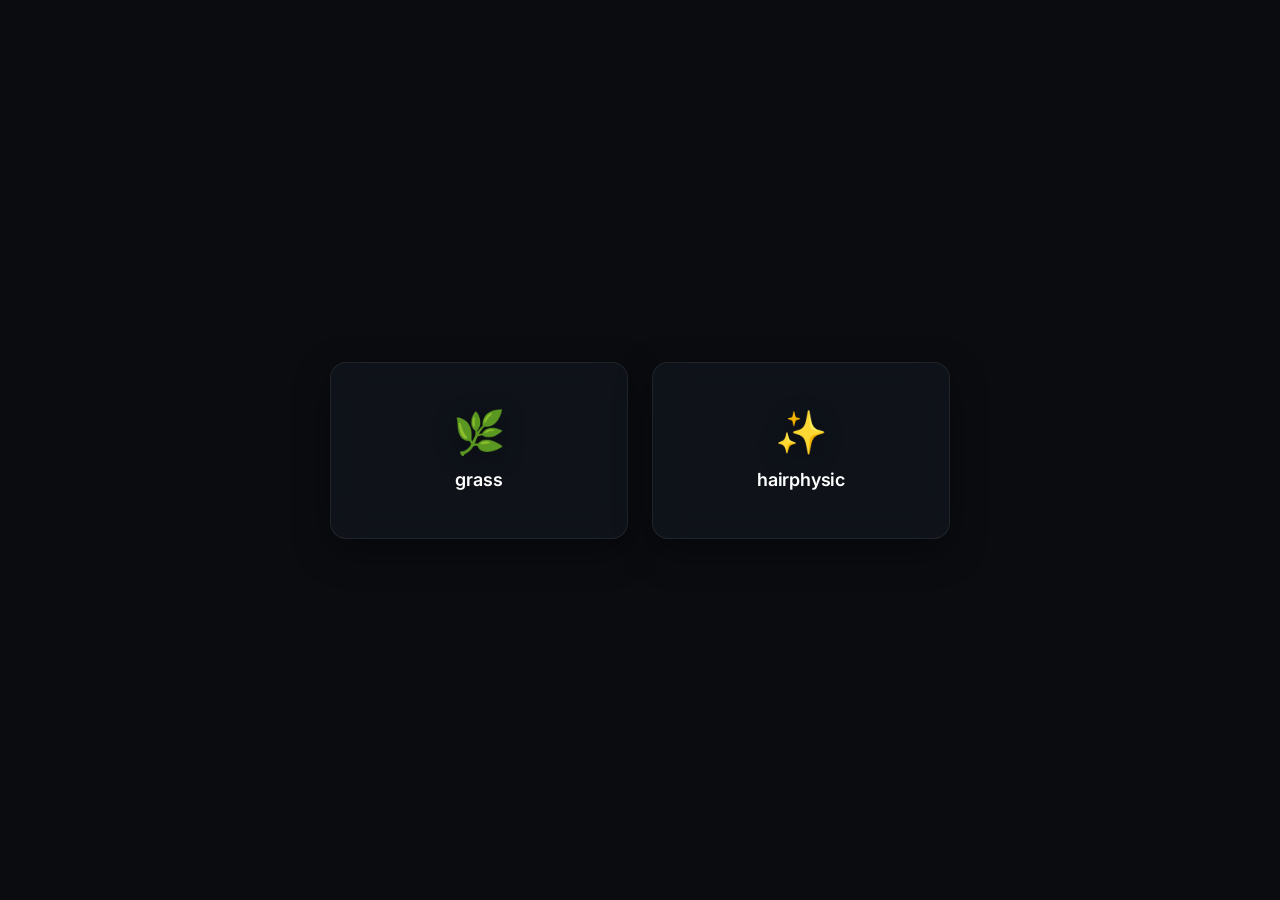
==== commit cca135ca: "Landing page setup" ====
--- a/index.html
+++ b/index.html
@@ -1,48 +1,144 @@
 <!DOCTYPE html>
 <html lang="en">
+
 <head>
   <meta charset="utf-8">
   <meta name="viewport" content="width=device-width, initial-scale=1.0">
   <title>Select Destination</title>
+  <link rel="icon"
+    href="data:image/svg+xml,<svg xmlns=%22http://www.w3.org/2000/svg%22 viewBox=%220 0 100 100%22><text y=%22.9em%22 font-size=%2290%22>🌐</text></svg>">
+  <link rel="preconnect" href="https://fonts.googleapis.com">
+  <link rel="preconnect" href="https://fonts.gstatic.com" crossorigin>
+  <link href="https://fonts.googleapis.com/css2?family=Inter:wght@400;500;600;700&display=swap" rel="stylesheet">
   <style>
+    * {
+      box-sizing: border-box;
+      margin: 0;
+      padding: 0;
+    }
+
     body {
-      background-color: #121212;
-      color: #e0e0e0;
-      font-family: system-ui, -apple-system, sans-serif;
+      background-color: #0a0c10;
+      color: #f3f4f6;
+      font-family: 'Inter', -apple-system, BlinkMacSystemFont, sans-serif;
       display: flex;
       justify-content: center;
       align-items: center;
       min-height: 100vh;
-      margin: 0;
+      padding: 24px;
+      overflow: hidden;
     }
+
     .container {
+      width: 100%;
+      max-width: 620px;
+      display: grid;
+      grid-template-columns: repeat(2, 1fr);
+      gap: 24px;
+    }
+
+    .card {
       display: flex;
       flex-direction: column;
-      gap: 12px;
+      align-items: center;
+      justify-content: center;
+      gap: 16px;
+      padding: 48px 28px;
+      background: rgba(18, 22, 30, 0.7);
+      backdrop-filter: blur(16px);
+      -webkit-backdrop-filter: blur(16px);
+      color: #f3f4f6;
+      text-decoration: none;
+      border-radius: 16px;
+      border: 1px solid rgba(255, 255, 255, 0.08);
+      box-shadow: 0 12px 36px rgba(0, 0, 0, 0.4);
+      transition: all 0.25s cubic-bezier(0.16, 1, 0.3, 1);
+      cursor: pointer;
+      position: relative;
+      overflow: hidden;
     }
-    .btn {
-      display: inline-flex;
-      align-items: center;
-      gap: 10px;
-      padding: 12px 24px;
-      background-color: #242424;
+
+    .card::before {
+      content: '';
+      position: absolute;
+      inset: 0;
+      border-radius: 16px;
+      opacity: 0;
+      transition: opacity 0.3s ease;
+    }
+
+    .card:hover {
+      transform: translateY(-4px);
+    }
+
+    .card:hover::before {
+      opacity: 1;
+    }
+
+    /* Grass Card Hover */
+    .card.grass:hover {
+      background: rgba(22, 30, 26, 0.85);
+      border-color: rgba(52, 211, 153, 0.4);
+      box-shadow: 0 16px 40px rgba(0, 0, 0, 0.5), 0 0 24px rgba(52, 211, 153, 0.15);
+    }
+
+    .card.grass::before {
+      background: radial-gradient(circle at 50% 0%, rgba(52, 211, 153, 0.12), transparent 70%);
+    }
+
+    /* HairPhysic Card Hover */
+    .card.hairphysic:hover {
+      background: rgba(30, 22, 32, 0.85);
+      border-color: rgba(236, 72, 153, 0.4);
+      box-shadow: 0 16px 40px rgba(0, 0, 0, 0.5), 0 0 24px rgba(236, 72, 153, 0.15);
+    }
+
+    .card.hairphysic::before {
+      background: radial-gradient(circle at 50% 0%, rgba(236, 72, 153, 0.12), transparent 70%);
+    }
+
+    .card .icon {
+      font-size: 42px;
+      line-height: 1;
+      filter: drop-shadow(0 4px 12px rgba(0, 0, 0, 0.4));
+      transition: transform 0.25s ease;
+    }
+
+    .card:hover .icon {
+      transform: scale(1.12);
+    }
+
+    .card .title {
+      font-size: 18px;
+      font-weight: 600;
+      letter-spacing: -0.01em;
       color: #ffffff;
-      text-decoration: none;
-      border-radius: 8px;
-      border: 1px solid #333;
-      font-size: 16px;
-      transition: background-color 0.2s, border-color 0.2s;
     }
-    .btn:hover {
-      background-color: #333333;
-      border-color: #555;
+
+    @media (max-width: 520px) {
+      .container {
+        grid-template-columns: 1fr;
+        max-width: 300px;
+        gap: 16px;
+      }
+      .card {
+        padding: 36px 20px;
+      }
     }
   </style>
 </head>
+
 <body>
   <div class="container">
-    <a href="./grass/" class="btn">📁 grass</a>
-    <a href="./hairphysic/" class="btn">📁 hairphysic</a>
+    <a href="./grass/" class="card grass">
+      <span class="icon">🌿</span>
+      <span class="title">grass</span>
+    </a>
+    <a href="./hairphysic/" class="card hairphysic">
+      <span class="icon">✨</span>
+      <span class="title">hairphysic</span>
+    </a>
   </div>
 </body>
-</html>
+
+</html>
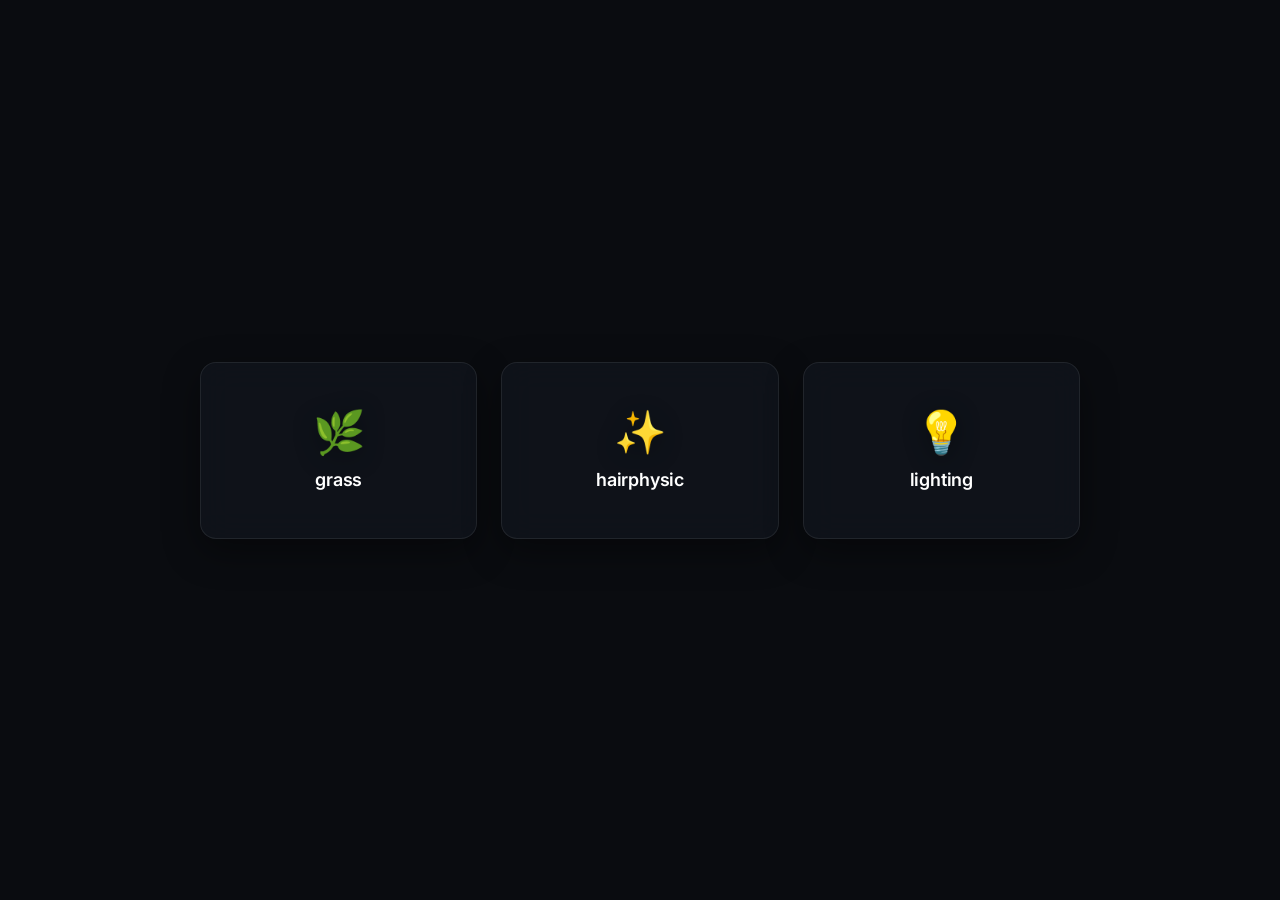
==== commit 5c94acff: "preview lighting project" ====
--- a/index.html
+++ b/index.html
@@ -31,9 +31,9 @@
 
     .container {
       width: 100%;
-      max-width: 620px;
+      max-width: 880px;
       display: grid;
-      grid-template-columns: repeat(2, 1fr);
+      grid-template-columns: repeat(3, 1fr);
       gap: 24px;
     }
 
@@ -97,6 +97,17 @@
       background: radial-gradient(circle at 50% 0%, rgba(236, 72, 153, 0.12), transparent 70%);
     }
 
+    /* Lighting Card Hover */
+    .card.lighting:hover {
+      background: rgba(34, 28, 18, 0.85);
+      border-color: rgba(251, 191, 36, 0.4);
+      box-shadow: 0 16px 40px rgba(0, 0, 0, 0.5), 0 0 24px rgba(251, 191, 36, 0.15);
+    }
+
+    .card.lighting::before {
+      background: radial-gradient(circle at 50% 0%, rgba(251, 191, 36, 0.12), transparent 70%);
+    }
+
     .card .icon {
       font-size: 42px;
       line-height: 1;
@@ -115,10 +126,10 @@
       color: #ffffff;
     }
 
-    @media (max-width: 520px) {
+    @media (max-width: 720px) {
       .container {
         grid-template-columns: 1fr;
-        max-width: 300px;
+        max-width: 320px;
         gap: 16px;
       }
       .card {
@@ -138,6 +149,10 @@
       <span class="icon">✨</span>
       <span class="title">hairphysic</span>
     </a>
+    <a href="./lighting/" class="card lighting">
+      <span class="icon">💡</span>
+      <span class="title">lighting</span>
+    </a>
   </div>
 </body>
 
